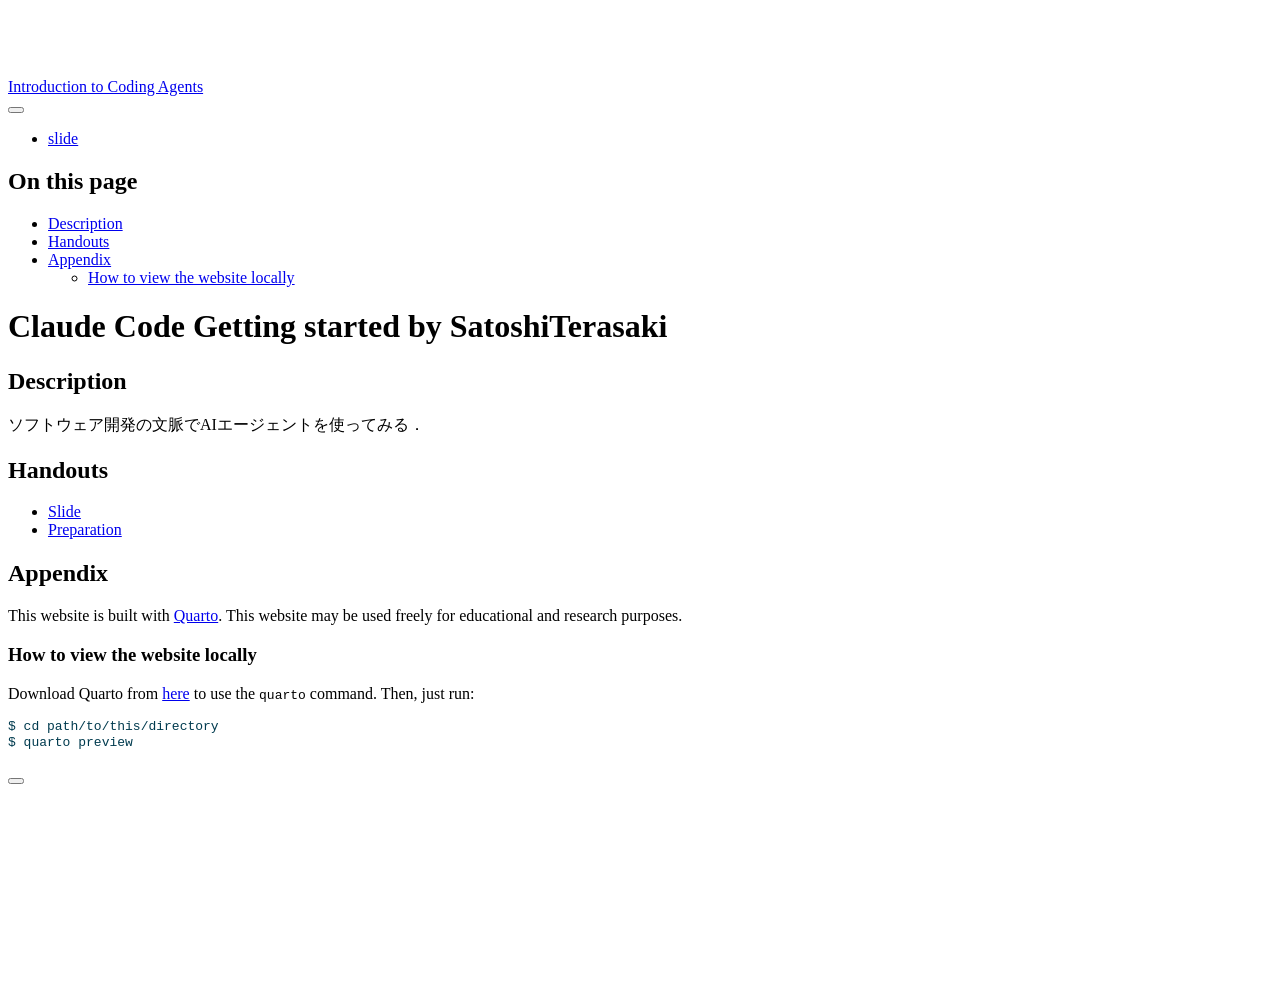
==== index.html @ 4fac29ed "Built site for gh-pages" ====
<!DOCTYPE html>
<html xmlns="http://www.w3.org/1999/xhtml" lang="en" xml:lang="en"><head>

<meta charset="utf-8">
<meta name="generator" content="quarto-1.9.38">

<meta name="viewport" content="width=device-width, initial-scale=1.0, user-scalable=yes">


<title>Claude Code Getting started by SatoshiTerasaki – Introduction to Coding Agents</title>
<style>
/* Default styles provided by pandoc.
** See https://pandoc.org/MANUAL.html#variables-for-html for config info.
*/
code{white-space: pre-wrap;}
span.smallcaps{font-variant: small-caps;}
div.columns{display: flex; gap: min(4vw, 1.5em);}
div.column{flex: auto; overflow-x: auto;}
div.hanging-indent{margin-left: 1.5em; text-indent: -1.5em;}
ul.task-list{list-style: none;}
ul.task-list li input[type="checkbox"] {
  width: 0.8em;
  margin: 0 0.8em 0.2em -1em; /* quarto-specific, see https://github.com/quarto-dev/quarto-cli/issues/4556 */ 
  vertical-align: middle;
}
/* CSS for syntax highlighting */
html { -webkit-text-size-adjust: 100%; }
pre > code.sourceCode { white-space: pre; position: relative; }
pre > code.sourceCode > span { display: inline-block; line-height: 1.25; }
pre > code.sourceCode > span:empty { height: 1.2em; }
.sourceCode { overflow: visible; }
code.sourceCode > span { color: inherit; text-decoration: inherit; }
div.sourceCode { margin: 1em 0; }
pre.sourceCode { margin: 0; }
@media screen {
div.sourceCode { overflow: auto; }
}
@media print {
pre > code.sourceCode { white-space: pre-wrap; }
pre > code.sourceCode > span { text-indent: -5em; padding-left: 5em; }
}
pre.numberSource code
  { counter-reset: source-line 0; }
pre.numberSource code > span
  { position: relative; left: -4em; counter-increment: source-line; }
pre.numberSource code > span > a:first-child::before
  { content: counter(source-line);
    position: relative; left: -1em; text-align: right; vertical-align: baseline;
    border: none; display: inline-block;
    -webkit-touch-callout: none; -webkit-user-select: none;
    -khtml-user-select: none; -moz-user-select: none;
    -ms-user-select: none; user-select: none;
    padding: 0 4px; width: 4em;
  }
pre.numberSource { margin-left: 3em;  padding-left: 4px; }
div.sourceCode
  {   }
@media screen {
pre > code.sourceCode > span > a:first-child::before { text-decoration: underline; }
}
</style>


<script src="site_libs/quarto-nav/quarto-nav.js"></script>
<script src="site_libs/quarto-nav/headroom.min.js"></script>
<script src="site_libs/clipboard/clipboard.min.js"></script>
<script src="site_libs/quarto-search/autocomplete.umd.js"></script>
<script src="site_libs/quarto-search/fuse.min.js"></script>
<script src="site_libs/quarto-search/quarto-search.js"></script>
<meta name="quarto:offset" content="./">
<script src="site_libs/quarto-html/quarto.js" type="module"></script>
<script src="site_libs/quarto-html/tabsets/tabsets.js" type="module"></script>
<script src="site_libs/quarto-html/popper.min.js"></script>
<script src="site_libs/quarto-html/tippy.umd.min.js"></script>
<script src="site_libs/quarto-html/anchor.min.js"></script>
<link href="site_libs/quarto-html/tippy.css" rel="stylesheet">
<link href="site_libs/quarto-html/quarto-syntax-highlighting-15634bcf2e68342d4ad2dfa704d543f6.css" rel="stylesheet" class="quarto-color-scheme" id="quarto-text-highlighting-styles">
<link href="site_libs/quarto-html/quarto-syntax-highlighting-dark-0a6b7249c26820e032cb0bd839ff02b1.css" rel="stylesheet" class="quarto-color-scheme quarto-color-alternate" id="quarto-text-highlighting-styles">
<link href="site_libs/quarto-html/quarto-syntax-highlighting-15634bcf2e68342d4ad2dfa704d543f6.css" rel="stylesheet" class="quarto-color-scheme-extra" id="quarto-text-highlighting-styles">
<script src="site_libs/bootstrap/bootstrap.min.js"></script>
<link href="site_libs/bootstrap/bootstrap-icons.css" rel="stylesheet">
<link href="site_libs/bootstrap/bootstrap-158031087360bce0ff56dc785ce39e06.min.css" rel="stylesheet" append-hash="true" class="quarto-color-scheme" id="quarto-bootstrap" data-mode="light">
<link href="site_libs/bootstrap/bootstrap-dark-05ad5c04182ae40a1da91fd291b82df0.min.css" rel="stylesheet" append-hash="true" class="quarto-color-scheme quarto-color-alternate" id="quarto-bootstrap" data-mode="dark">
<link href="site_libs/bootstrap/bootstrap-158031087360bce0ff56dc785ce39e06.min.css" rel="stylesheet" append-hash="true" class="quarto-color-scheme-extra" id="quarto-bootstrap" data-mode="light">
<script id="quarto-search-options" type="application/json">{
  "location": "navbar",
  "copy-button": false,
  "collapse-after": 3,
  "panel-placement": "end",
  "type": "overlay",
  "limit": 50,
  "keyboard-shortcut": [
    "f",
    "/",
    "s"
  ],
  "show-item-context": false,
  "language": {
    "search-no-results-text": "No results",
    "search-matching-documents-text": "matching documents",
    "search-copy-link-title": "Copy link to search",
    "search-hide-matches-text": "Hide additional matches",
    "search-more-match-text": "more match in this document",
    "search-more-matches-text": "more matches in this document",
    "search-clear-button-title": "Clear",
    "search-text-placeholder": "",
    "search-detached-cancel-button-title": "Cancel",
    "search-submit-button-title": "Submit",
    "search-label": "Search"
  }
}</script>


</head>

<body class="nav-fixed quarto-light"><script id="quarto-html-before-body" type="application/javascript">
    const toggleBodyColorMode = (bsSheetEl) => {
      const mode = bsSheetEl.getAttribute("data-mode");
      const bodyEl = window.document.querySelector("body");
      if (mode === "dark") {
        bodyEl.classList.add("quarto-dark");
        bodyEl.classList.remove("quarto-light");
      } else {
        bodyEl.classList.add("quarto-light");
        bodyEl.classList.remove("quarto-dark");
      }
    }
    const toggleBodyColorPrimary = () => {
      const bsSheetEl = window.document.querySelector("link#quarto-bootstrap:not([rel=disabled-stylesheet])");
      if (bsSheetEl) {
        toggleBodyColorMode(bsSheetEl);
      }
    }
    const setColorSchemeToggle = (alternate) => {
      const toggles = window.document.querySelectorAll('.quarto-color-scheme-toggle');
      for (let i=0; i < toggles.length; i++) {
        const toggle = toggles[i];
        if (toggle) {
          if (alternate) {
            toggle.classList.add("alternate");
          } else {
            toggle.classList.remove("alternate");
          }
        }
      }
    };
    const toggleColorMode = (alternate) => {
      // Switch the stylesheets
      const primaryStylesheets = window.document.querySelectorAll('link.quarto-color-scheme:not(.quarto-color-alternate)');
      const alternateStylesheets = window.document.querySelectorAll('link.quarto-color-scheme.quarto-color-alternate');
      manageTransitions('#quarto-margin-sidebar .nav-link', false);
      if (alternate) {
        // note: dark is layered on light, we don't disable primary!
        enableStylesheet(alternateStylesheets);
        for (const sheetNode of alternateStylesheets) {
          if (sheetNode.id === "quarto-bootstrap") {
            toggleBodyColorMode(sheetNode);
          }
        }
      } else {
        disableStylesheet(alternateStylesheets);
        enableStylesheet(primaryStylesheets)
        toggleBodyColorPrimary();
      }
      manageTransitions('#quarto-margin-sidebar .nav-link', true);
      // Switch the toggles
      setColorSchemeToggle(alternate)
      // Hack to workaround the fact that safari doesn't
      // properly recolor the scrollbar when toggling (#1455)
      if (navigator.userAgent.indexOf('Safari') > 0 && navigator.userAgent.indexOf('Chrome') == -1) {
        manageTransitions("body", false);
        window.scrollTo(0, 1);
        setTimeout(() => {
          window.scrollTo(0, 0);
          manageTransitions("body", true);
        }, 40);
      }
    }
    const disableStylesheet = (stylesheets) => {
      for (let i=0; i < stylesheets.length; i++) {
        const stylesheet = stylesheets[i];
        stylesheet.rel = 'disabled-stylesheet';
      }
    }
    const enableStylesheet = (stylesheets) => {
      for (let i=0; i < stylesheets.length; i++) {
        const stylesheet = stylesheets[i];
        if(stylesheet.rel !== 'stylesheet') { // for Chrome, which will still FOUC without this check
          stylesheet.rel = 'stylesheet';
        }
      }
    }
    const manageTransitions = (selector, allowTransitions) => {
      const els = window.document.querySelectorAll(selector);
      for (let i=0; i < els.length; i++) {
        const el = els[i];
        if (allowTransitions) {
          el.classList.remove('notransition');
        } else {
          el.classList.add('notransition');
        }
      }
    }
    const isFileUrl = () => {
      return window.location.protocol === 'file:';
    }
    const hasAlternateSentinel = () => {
      let styleSentinel = getColorSchemeSentinel();
      if (styleSentinel !== null) {
        return styleSentinel === "alternate";
      } else {
        return false;
      }
    }
    const setStyleSentinel = (alternate) => {
      const value = alternate ? "alternate" : "default";
      if (!isFileUrl()) {
        window.localStorage.setItem("quarto-color-scheme", value);
      } else {
        localAlternateSentinel = value;
      }
    }
    const getColorSchemeSentinel = () => {
      if (!isFileUrl()) {
        const storageValue = window.localStorage.getItem("quarto-color-scheme");
        return storageValue != null ? storageValue : localAlternateSentinel;
      } else {
        return localAlternateSentinel;
      }
    }
    const toggleGiscusIfUsed = (isAlternate, darkModeDefault) => {
      const baseTheme = document.querySelector('#giscus-base-theme')?.value ?? 'light';
      const alternateTheme = document.querySelector('#giscus-alt-theme')?.value ?? 'dark';
      let newTheme = '';
      if(authorPrefersDark) {
        newTheme = isAlternate ? baseTheme : alternateTheme;
      } else {
        newTheme = isAlternate ? alternateTheme : baseTheme;
      }
      const changeGiscusTheme = () => {
        // From: https://github.com/giscus/giscus/issues/336
        const sendMessage = (message) => {
          const iframe = document.querySelector('iframe.giscus-frame');
          if (!iframe) return;
          iframe.contentWindow.postMessage({ giscus: message }, 'https://giscus.app');
        }
        sendMessage({
          setConfig: {
            theme: newTheme
          }
        });
      }
      const isGiscussLoaded = window.document.querySelector('iframe.giscus-frame') !== null;
      if (isGiscussLoaded) {
        changeGiscusTheme();
      }
    };
    const authorPrefersDark = false;
    const darkModeDefault = authorPrefersDark;
      document.querySelector('link#quarto-text-highlighting-styles.quarto-color-scheme-extra').rel = 'disabled-stylesheet';
      document.querySelector('link#quarto-bootstrap.quarto-color-scheme-extra').rel = 'disabled-stylesheet';
    let localAlternateSentinel = darkModeDefault ? 'alternate' : 'default';
    // Dark / light mode switch
    window.quartoToggleColorScheme = () => {
      // Read the current dark / light value
      let toAlternate = !hasAlternateSentinel();
      toggleColorMode(toAlternate);
      setStyleSentinel(toAlternate);
      toggleGiscusIfUsed(toAlternate, darkModeDefault);
      window.dispatchEvent(new Event('resize'));
    };
    // Switch to dark mode if need be
    if (hasAlternateSentinel()) {
      toggleColorMode(true);
    } else {
      toggleColorMode(false);
    }
  </script>

<div id="quarto-search-results"></div>
  <header id="quarto-header" class="headroom fixed-top">
    <nav class="navbar navbar-expand-lg " data-bs-theme="dark">
      <div class="navbar-container container-fluid">
      <div class="navbar-brand-container mx-auto">
    <a class="navbar-brand" href="./index.html">
    <span class="navbar-title">Introduction to Coding Agents</span>
    </a>
  </div>
            <div id="quarto-search" class="" title="Search"></div>
          <button class="navbar-toggler" type="button" data-bs-toggle="collapse" data-bs-target="#navbarCollapse" aria-controls="navbarCollapse" role="menu" aria-expanded="false" aria-label="Toggle navigation" onclick="if (window.quartoToggleHeadroom) { window.quartoToggleHeadroom(); }">
  <span class="navbar-toggler-icon"></span>
</button>
          <div class="collapse navbar-collapse" id="navbarCollapse">
            <ul class="navbar-nav navbar-nav-scroll me-auto">
  <li class="nav-item">
    <a class="nav-link" href="./slides/slide.html"> 
<span class="menu-text">slide</span></a>
  </li>  
</ul>
          </div> <!-- /navcollapse -->
            <div class="quarto-navbar-tools">
  <a href="" class="quarto-color-scheme-toggle quarto-navigation-tool  px-1" onclick="window.quartoToggleColorScheme(); return false;" title="Toggle dark mode"><i class="bi"></i></a>
</div>
      </div> <!-- /container-fluid -->
    </nav>
</header>
<!-- content -->
<div id="quarto-content" class="quarto-container page-columns page-rows-contents page-layout-article page-navbar">
<!-- sidebar -->
<!-- margin-sidebar -->
    <div id="quarto-margin-sidebar" class="sidebar margin-sidebar">
        <nav id="TOC" role="doc-toc" class="toc-active">
    <h2 id="toc-title">On this page</h2>
   
  <ul>
  <li><a href="#description" id="toc-description" class="nav-link active" data-scroll-target="#description">Description</a></li>
  <li><a href="#handouts" id="toc-handouts" class="nav-link" data-scroll-target="#handouts">Handouts</a></li>
  <li><a href="#appendix" id="toc-appendix" class="nav-link" data-scroll-target="#appendix">Appendix</a>
  <ul class="collapse">
  <li><a href="#how-to-view-the-website-locally" id="toc-how-to-view-the-website-locally" class="nav-link" data-scroll-target="#how-to-view-the-website-locally">How to view the website locally</a></li>
  </ul></li>
  </ul>
</nav>
    </div>
<!-- main -->
<main class="content" id="quarto-document-content">


<header id="title-block-header" class="quarto-title-block default">
<div class="quarto-title">
<h1 class="title">Claude Code Getting started by SatoshiTerasaki</h1>
</div>



<div class="quarto-title-meta">

    
  
    
  </div>
  


</header>


<section id="description" class="level2">
<h2 class="anchored" data-anchor-id="description">Description</h2>
<p>ソフトウェア開発の文脈でAIエージェントを使ってみる．</p>
</section>
<section id="handouts" class="level2">
<h2 class="anchored" data-anchor-id="handouts">Handouts</h2>
<ul>
<li><a href="./slides/slide.html">Slide</a></li>
<li><a href="./handouts/preparation.html">Preparation</a></li>
</ul>
</section>
<section id="appendix" class="level2">
<h2 class="anchored" data-anchor-id="appendix">Appendix</h2>
<p>This website is built with <a href="https://quarto.org/">Quarto</a>. This website may be used freely for educational and research purposes.</p>
<section id="how-to-view-the-website-locally" class="level3">
<h3 class="anchored" data-anchor-id="how-to-view-the-website-locally">How to view the website locally</h3>
<p>Download Quarto from <a href="https://quarto.org/docs/download/">here</a> to use the <code>quarto</code> command. Then, just run:</p>
<div class="code-copy-outer-scaffold"><div class="sourceCode" id="cb1"><pre class="sourceCode sh code-with-copy"><code class="sourceCode bash"><span id="cb1-1"><a href="#cb1-1" aria-hidden="true" tabindex="-1"></a><span class="ex">$</span> cd path/to/this/directory</span>
<span id="cb1-2"><a href="#cb1-2" aria-hidden="true" tabindex="-1"></a><span class="ex">$</span> quarto preview</span></code></pre></div><button title="Copy to Clipboard" class="code-copy-button"><i class="bi"></i></button></div>


</section>
</section>

</main> <!-- /main -->
<script id="quarto-html-after-body" type="application/javascript">
  window.document.addEventListener("DOMContentLoaded", function (event) {
    // Ensure there is a toggle, if there isn't float one in the top right
    if (window.document.querySelector('.quarto-color-scheme-toggle') === null) {
      const a = window.document.createElement('a');
      a.classList.add('top-right');
      a.classList.add('quarto-color-scheme-toggle');
      a.href = "";
      a.onclick = function() { try { window.quartoToggleColorScheme(); } catch {} return false; };
      const i = window.document.createElement("i");
      i.classList.add('bi');
      a.appendChild(i);
      window.document.body.appendChild(a);
    }
    setColorSchemeToggle(hasAlternateSentinel())
    const icon = "";
    const anchorJS = new window.AnchorJS();
    anchorJS.options = {
      placement: 'right',
      icon: icon
    };
    anchorJS.add('.anchored');
    const isCodeAnnotation = (el) => {
      for (const clz of el.classList) {
        if (clz.startsWith('code-annotation-')) {                     
          return true;
        }
      }
      return false;
    }
    const onCopySuccess = function(e) {
      // button target
      const button = e.trigger;
      // don't keep focus
      button.blur();
      // flash "checked"
      button.classList.add('code-copy-button-checked');
      var currentTitle = button.getAttribute("title");
      button.setAttribute("title", "Copied!");
      let tooltip;
      if (window.bootstrap) {
        button.setAttribute("data-bs-toggle", "tooltip");
        button.setAttribute("data-bs-placement", "left");
        button.setAttribute("data-bs-title", "Copied!");
        tooltip = new bootstrap.Tooltip(button, 
          { trigger: "manual", 
            customClass: "code-copy-button-tooltip",
            offset: [0, -8]});
        tooltip.show();    
      }
      setTimeout(function() {
        if (tooltip) {
          tooltip.hide();
          button.removeAttribute("data-bs-title");
          button.removeAttribute("data-bs-toggle");
          button.removeAttribute("data-bs-placement");
        }
        button.setAttribute("title", currentTitle);
        button.classList.remove('code-copy-button-checked');
      }, 1000);
      // clear code selection
      e.clearSelection();
    }
    const getTextToCopy = function(trigger) {
      const outerScaffold = trigger.parentElement.cloneNode(true);
      const codeEl = outerScaffold.querySelector('code');
      for (const childEl of codeEl.children) {
        if (isCodeAnnotation(childEl)) {
          childEl.remove();
        }
      }
      return codeEl.innerText;
    }
    const clipboard = new window.ClipboardJS('.code-copy-button:not([data-in-quarto-modal])', {
      text: getTextToCopy
    });
    clipboard.on('success', onCopySuccess);
    if (window.document.getElementById('quarto-embedded-source-code-modal')) {
      const clipboardModal = new window.ClipboardJS('.code-copy-button[data-in-quarto-modal]', {
        text: getTextToCopy,
        container: window.document.getElementById('quarto-embedded-source-code-modal')
      });
      clipboardModal.on('success', onCopySuccess);
    }
      var localhostRegex = new RegExp(/^(?:http|https):\/\/localhost\:?[0-9]*\//);
      var mailtoRegex = new RegExp(/^mailto:/);
        var filterRegex = new RegExp('/' + window.location.host + '/');
      var isInternal = (href) => {
          return filterRegex.test(href) || localhostRegex.test(href) || mailtoRegex.test(href);
      }
      // Inspect non-navigation links and adorn them if external
     var links = window.document.querySelectorAll('a[href]:not(.nav-link):not(.navbar-brand):not(.toc-action):not(.sidebar-link):not(.sidebar-item-toggle):not(.pagination-link):not(.no-external):not([aria-hidden]):not(.dropdown-item):not(.quarto-navigation-tool):not(.about-link)');
      for (var i=0; i<links.length; i++) {
        const link = links[i];
        if (!isInternal(link.href)) {
          // undo the damage that might have been done by quarto-nav.js in the case of
          // links that we want to consider external
          if (link.dataset.originalHref !== undefined) {
            link.href = link.dataset.originalHref;
          }
        }
      }
    function tippyHover(el, contentFn, onTriggerFn, onUntriggerFn) {
      const config = {
        allowHTML: true,
        maxWidth: 500,
        delay: 100,
        arrow: false,
        appendTo: function(el) {
            return el.parentElement;
        },
        interactive: true,
        interactiveBorder: 10,
        theme: 'quarto',
        placement: 'bottom-start',
      };
      if (contentFn) {
        config.content = contentFn;
      }
      if (onTriggerFn) {
        config.onTrigger = onTriggerFn;
      }
      if (onUntriggerFn) {
        config.onUntrigger = onUntriggerFn;
      }
      window.tippy(el, config); 
    }
    const noterefs = window.document.querySelectorAll('a[role="doc-noteref"]');
    for (var i=0; i<noterefs.length; i++) {
      const ref = noterefs[i];
      tippyHover(ref, function() {
        // use id or data attribute instead here
        let href = ref.getAttribute('data-footnote-href') || ref.getAttribute('href');
        try { href = new URL(href).hash; } catch {}
        const id = href.replace(/^#\/?/, "");
        const note = window.document.getElementById(id);
        if (note) {
          return note.innerHTML;
        } else {
          return "";
        }
      });
    }
    const xrefs = window.document.querySelectorAll('a.quarto-xref');
    const processXRef = (id, note) => {
      // Strip column container classes
      const stripColumnClz = (el) => {
        el.classList.remove("page-full", "page-columns");
        if (el.children) {
          for (const child of el.children) {
            stripColumnClz(child);
          }
        }
      }
      stripColumnClz(note)
      if (id === null || id.startsWith('sec-')) {
        // Special case sections, only their first couple elements
        const container = document.createElement("div");
        if (note.children && note.children.length > 2) {
          container.appendChild(note.children[0].cloneNode(true));
          for (let i = 1; i < note.children.length; i++) {
            const child = note.children[i];
            if (child.tagName === "P" && child.innerText === "") {
              continue;
            } else {
              container.appendChild(child.cloneNode(true));
              break;
            }
          }
          if (window.Quarto?.typesetMath) {
            window.Quarto.typesetMath(container);
          }
          return container.innerHTML
        } else {
          if (window.Quarto?.typesetMath) {
            window.Quarto.typesetMath(note);
          }
          return note.innerHTML;
        }
      } else {
        // Remove any anchor links if they are present
        const anchorLink = note.querySelector('a.anchorjs-link');
        if (anchorLink) {
          anchorLink.remove();
        }
        if (window.Quarto?.typesetMath) {
          window.Quarto.typesetMath(note);
        }
        if (note.classList.contains("callout")) {
          return note.outerHTML;
        } else {
          return note.innerHTML;
        }
      }
    }
    for (var i=0; i<xrefs.length; i++) {
      const xref = xrefs[i];
      tippyHover(xref, undefined, function(instance) {
        instance.disable();
        let url = xref.getAttribute('href');
        let hash = undefined; 
        if (url.startsWith('#')) {
          hash = url;
        } else {
          try { hash = new URL(url).hash; } catch {}
        }
        if (hash) {
          const id = hash.replace(/^#\/?/, "");
          const note = window.document.getElementById(id);
          if (note !== null) {
            try {
              const html = processXRef(id, note.cloneNode(true));
              instance.setContent(html);
            } finally {
              instance.enable();
              instance.show();
            }
          } else {
            // See if we can fetch this
            fetch(url.split('#')[0])
            .then(res => res.text())
            .then(html => {
              const parser = new DOMParser();
              const htmlDoc = parser.parseFromString(html, "text/html");
              const note = htmlDoc.getElementById(id);
              if (note !== null) {
                const html = processXRef(id, note);
                instance.setContent(html);
              } 
            }).finally(() => {
              instance.enable();
              instance.show();
            });
          }
        } else {
          // See if we can fetch a full url (with no hash to target)
          // This is a special case and we should probably do some content thinning / targeting
          fetch(url)
          .then(res => res.text())
          .then(html => {
            const parser = new DOMParser();
            const htmlDoc = parser.parseFromString(html, "text/html");
            const note = htmlDoc.querySelector('main.content');
            if (note !== null) {
              // This should only happen for chapter cross references
              // (since there is no id in the URL)
              // remove the first header
              if (note.children.length > 0 && note.children[0].tagName === "HEADER") {
                note.children[0].remove();
              }
              const html = processXRef(null, note);
              instance.setContent(html);
            } 
          }).finally(() => {
            instance.enable();
            instance.show();
          });
        }
      }, function(instance) {
      });
    }
        let selectedAnnoteEl;
        const selectorForAnnotation = ( cell, annotation) => {
          let cellAttr = 'data-code-cell="' + cell + '"';
          let lineAttr = 'data-code-annotation="' +  annotation + '"';
          const selector = 'span[' + cellAttr + '][' + lineAttr + ']';
          return selector;
        }
        const selectCodeLines = (annoteEl) => {
          const doc = window.document;
          const targetCell = annoteEl.getAttribute("data-target-cell");
          const targetAnnotation = annoteEl.getAttribute("data-target-annotation");
          const annoteSpan = window.document.querySelector(selectorForAnnotation(targetCell, targetAnnotation));
          const lines = annoteSpan.getAttribute("data-code-lines").split(",");
          const lineIds = lines.map((line) => {
            return targetCell + "-" + line;
          })
          let top = null;
          let height = null;
          let parent = null;
          if (lineIds.length > 0) {
              //compute the position of the single el (top and bottom and make a div)
              const el = window.document.getElementById(lineIds[0]);
              top = el.offsetTop;
              height = el.offsetHeight;
              parent = el.parentElement.parentElement;
            if (lineIds.length > 1) {
              const lastEl = window.document.getElementById(lineIds[lineIds.length - 1]);
              const bottom = lastEl.offsetTop + lastEl.offsetHeight;
              height = bottom - top;
            }
            if (top !== null && height !== null && parent !== null) {
              // cook up a div (if necessary) and position it 
              let div = window.document.getElementById("code-annotation-line-highlight");
              if (div === null) {
                div = window.document.createElement("div");
                div.setAttribute("id", "code-annotation-line-highlight");
                div.style.position = 'absolute';
                parent.appendChild(div);
              }
              div.style.top = top - 2 + "px";
              div.style.height = height + 4 + "px";
              div.style.left = 0;
              let gutterDiv = window.document.getElementById("code-annotation-line-highlight-gutter");
              if (gutterDiv === null) {
                gutterDiv = window.document.createElement("div");
                gutterDiv.setAttribute("id", "code-annotation-line-highlight-gutter");
                gutterDiv.style.position = 'absolute';
                const codeCell = window.document.getElementById(targetCell);
                const gutter = codeCell.querySelector('.code-annotation-gutter');
                gutter.appendChild(gutterDiv);
              }
              gutterDiv.style.top = top - 2 + "px";
              gutterDiv.style.height = height + 4 + "px";
            }
            selectedAnnoteEl = annoteEl;
          }
        };
        const unselectCodeLines = () => {
          const elementsIds = ["code-annotation-line-highlight", "code-annotation-line-highlight-gutter"];
          elementsIds.forEach((elId) => {
            const div = window.document.getElementById(elId);
            if (div) {
              div.remove();
            }
          });
          selectedAnnoteEl = undefined;
        };
          // Handle positioning of the toggle
      window.addEventListener(
        "resize",
        throttle(() => {
          elRect = undefined;
          if (selectedAnnoteEl) {
            selectCodeLines(selectedAnnoteEl);
          }
        }, 10)
      );
      function throttle(fn, ms) {
      let throttle = false;
      let timer;
        return (...args) => {
          if(!throttle) { // first call gets through
              fn.apply(this, args);
              throttle = true;
          } else { // all the others get throttled
              if(timer) clearTimeout(timer); // cancel #2
              timer = setTimeout(() => {
                fn.apply(this, args);
                timer = throttle = false;
              }, ms);
          }
        };
      }
        // Attach click handler to the DT
        const annoteDls = window.document.querySelectorAll('dt[data-target-cell]');
        for (const annoteDlNode of annoteDls) {
          annoteDlNode.addEventListener('click', (event) => {
            const clickedEl = event.target;
            if (clickedEl !== selectedAnnoteEl) {
              unselectCodeLines();
              const activeEl = window.document.querySelector('dt[data-target-cell].code-annotation-active');
              if (activeEl) {
                activeEl.classList.remove('code-annotation-active');
              }
              selectCodeLines(clickedEl);
              clickedEl.classList.add('code-annotation-active');
            } else {
              // Unselect the line
              unselectCodeLines();
              clickedEl.classList.remove('code-annotation-active');
            }
          });
        }
    const findCites = (el) => {
      const parentEl = el.parentElement;
      if (parentEl) {
        const cites = parentEl.dataset.cites;
        if (cites) {
          return {
            el,
            cites: cites.split(' ')
          };
        } else {
          return findCites(el.parentElement)
        }
      } else {
        return undefined;
      }
    };
    var bibliorefs = window.document.querySelectorAll('a[role="doc-biblioref"]');
    for (var i=0; i<bibliorefs.length; i++) {
      const ref = bibliorefs[i];
      const citeInfo = findCites(ref);
      if (citeInfo) {
        tippyHover(citeInfo.el, function() {
          var popup = window.document.createElement('div');
          citeInfo.cites.forEach(function(cite) {
            var citeDiv = window.document.createElement('div');
            citeDiv.classList.add('hanging-indent');
            citeDiv.classList.add('csl-entry');
            var biblioDiv = window.document.getElementById('ref-' + cite);
            if (biblioDiv) {
              citeDiv.innerHTML = biblioDiv.innerHTML;
            }
            popup.appendChild(citeDiv);
          });
          return popup.innerHTML;
        });
      }
    }
  });
  </script>
</div> <!-- /content -->




</body></html>
---- site_libs/quarto-html/tippy.css ----
.tippy-box[data-animation=fade][data-state=hidden]{opacity:0}[data-tippy-root]{max-width:calc(100vw - 10px)}.tippy-box{position:relative;background-color:#333;color:#fff;border-radius:4px;font-size:14px;line-height:1.4;white-space:normal;outline:0;transition-property:transform,visibility,opacity}.tippy-box[data-placement^=top]>.tippy-arrow{bottom:0}.tippy-box[data-placement^=top]>.tippy-arrow:before{bottom:-7px;left:0;border-width:8px 8px 0;border-top-color:initial;transform-origin:center top}.tippy-box[data-placement^=bottom]>.tippy-arrow{top:0}.tippy-box[data-placement^=bottom]>.tippy-arrow:before{top:-7px;left:0;border-width:0 8px 8px;border-bottom-color:initial;transform-origin:center bottom}.tippy-box[data-placement^=left]>.tippy-arrow{right:0}.tippy-box[data-placement^=left]>.tippy-arrow:before{border-width:8px 0 8px 8px;border-left-color:initial;right:-7px;transform-origin:center left}.tippy-box[data-placement^=right]>.tippy-arrow{left:0}.tippy-box[data-placement^=right]>.tippy-arrow:before{left:-7px;border-width:8px 8px 8px 0;border-right-color:initial;transform-origin:center right}.tippy-box[data-inertia][data-state=visible]{transition-timing-function:cubic-bezier(.54,1.5,.38,1.11)}.tippy-arrow{width:16px;height:16px;color:#333}.tippy-arrow:before{content:"";position:absolute;border-color:transparent;border-style:solid}.tippy-content{position:relative;padding:5px 9px;z-index:1}
---- site_libs/quarto-html/quarto-syntax-highlighting-15634bcf2e68342d4ad2dfa704d543f6.css ----
/* quarto syntax highlight colors */
:root {
  --quarto-hl-ot-color: #003B4F;
  --quarto-hl-at-color: #657422;
  --quarto-hl-ss-color: #20794D;
  --quarto-hl-an-color: #5E5E5E;
  --quarto-hl-fu-color: #4758AB;
  --quarto-hl-st-color: #20794D;
  --quarto-hl-cf-color: #003B4F;
  --quarto-hl-op-color: #5E5E5E;
  --quarto-hl-er-color: #AD0000;
  --quarto-hl-bn-color: #AD0000;
  --quarto-hl-al-color: #AD0000;
  --quarto-hl-va-color: #111111;
  --quarto-hl-bu-color: inherit;
  --quarto-hl-ex-color: inherit;
  --quarto-hl-pp-color: #AD0000;
  --quarto-hl-in-color: #5E5E5E;
  --quarto-hl-vs-color: #20794D;
  --quarto-hl-wa-color: #5E5E5E;
  --quarto-hl-do-color: #5E5E5E;
  --quarto-hl-im-color: #00769E;
  --quarto-hl-ch-color: #20794D;
  --quarto-hl-dt-color: #AD0000;
  --quarto-hl-fl-color: #AD0000;
  --quarto-hl-co-color: #5E5E5E;
  --quarto-hl-cv-color: #5E5E5E;
  --quarto-hl-cn-color: #8f5902;
  --quarto-hl-sc-color: #5E5E5E;
  --quarto-hl-dv-color: #AD0000;
  --quarto-hl-kw-color: #003B4F;
}

/* other quarto variables */
:root {
  --quarto-font-monospace: SFMono-Regular, Menlo, Monaco, Consolas, "Liberation Mono", "Courier New", monospace;
}

/* syntax highlight based on Pandoc's rules */
pre > code.sourceCode > span {
  color: #003B4F;
}

code.sourceCode > span {
  color: #003B4F;
}

div.sourceCode,
div.sourceCode pre.sourceCode {
  color: #003B4F;
}

/* Normal */
code span {
  color: #003B4F;
}

/* Alert */
code span.al {
  color: #AD0000;
  font-style: inherit;
}

/* Annotation */
code span.an {
  color: #5E5E5E;
  font-style: inherit;
}

/* Attribute */
code span.at {
  color: #657422;
  font-style: inherit;
}

/* BaseN */
code span.bn {
  color: #AD0000;
  font-style: inherit;
}

/* BuiltIn */
code span.bu {
  font-style: inherit;
}

/* ControlFlow */
code span.cf {
  color: #003B4F;
  font-weight: bold;
  font-style: inherit;
}

/* Char */
code span.ch {
  color: #20794D;
  font-style: inherit;
}

/* Constant */
code span.cn {
  color: #8f5902;
  font-style: inherit;
}

/* Comment */
code span.co {
  color: #5E5E5E;
  font-style: inherit;
}

/* CommentVar */
code span.cv {
  color: #5E5E5E;
  font-style: italic;
}

/* Documentation */
code span.do {
  color: #5E5E5E;
  font-style: italic;
}

/* DataType */
code span.dt {
  color: #AD0000;
  font-style: inherit;
}

/* DecVal */
code span.dv {
  color: #AD0000;
  font-style: inherit;
}

/* Error */
code span.er {
  color: #AD0000;
  font-style: inherit;
}

/* Extension */
code span.ex {
  font-style: inherit;
}

/* Float */
code span.fl {
  color: #AD0000;
  font-style: inherit;
}

/* Function */
code span.fu {
  color: #4758AB;
  font-style: inherit;
}

/* Import */
code span.im {
  color: #00769E;
  font-style: inherit;
}

/* Information */
code span.in {
  color: #5E5E5E;
  font-style: inherit;
}

/* Keyword */
code span.kw {
  color: #003B4F;
  font-weight: bold;
  font-style: inherit;
}

/* Operator */
code span.op {
  color: #5E5E5E;
  font-style: inherit;
}

/* Other */
code span.ot {
  color: #003B4F;
  font-style: inherit;
}

/* Preprocessor */
code span.pp {
  color: #AD0000;
  font-style: inherit;
}

/* SpecialChar */
code span.sc {
  color: #5E5E5E;
  font-style: inherit;
}

/* SpecialString */
code span.ss {
  color: #20794D;
  font-style: inherit;
}

/* String */
code span.st {
  color: #20794D;
  font-style: inherit;
}

/* Variable */
code span.va {
  color: #111111;
  font-style: inherit;
}

/* VerbatimString */
code span.vs {
  color: #20794D;
  font-style: inherit;
}

/* Warning */
code span.wa {
  color: #5E5E5E;
  font-style: italic;
}

.prevent-inlining {
  content: "</";
}

/*# sourceMappingURL=f23921c56f73e400b49028c9186a1aa0.css.map */
---- site_libs/quarto-html/quarto-syntax-highlighting-dark-0a6b7249c26820e032cb0bd839ff02b1.css ----
/* quarto syntax highlight colors */
:root {
  --quarto-hl-al-color: #f07178;
  --quarto-hl-an-color: #d4d0ab;
  --quarto-hl-at-color: #00e0e0;
  --quarto-hl-bn-color: #d4d0ab;
  --quarto-hl-bu-color: #abe338;
  --quarto-hl-ch-color: #abe338;
  --quarto-hl-co-color: #f8f8f2;
  --quarto-hl-cv-color: #ffd700;
  --quarto-hl-cn-color: #ffd700;
  --quarto-hl-cf-color: #ffa07a;
  --quarto-hl-dt-color: #ffa07a;
  --quarto-hl-dv-color: #d4d0ab;
  --quarto-hl-do-color: #f8f8f2;
  --quarto-hl-er-color: #f07178;
  --quarto-hl-ex-color: #00e0e0;
  --quarto-hl-fl-color: #d4d0ab;
  --quarto-hl-fu-color: #ffa07a;
  --quarto-hl-im-color: #abe338;
  --quarto-hl-in-color: #d4d0ab;
  --quarto-hl-kw-color: #ffa07a;
  --quarto-hl-op-color: #ffa07a;
  --quarto-hl-ot-color: #00e0e0;
  --quarto-hl-pp-color: #dcc6e0;
  --quarto-hl-re-color: #00e0e0;
  --quarto-hl-sc-color: #abe338;
  --quarto-hl-ss-color: #abe338;
  --quarto-hl-st-color: #abe338;
  --quarto-hl-va-color: #00e0e0;
  --quarto-hl-vs-color: #abe338;
  --quarto-hl-wa-color: #dcc6e0;
}

/* other quarto variables */
:root {
  --quarto-font-monospace: SFMono-Regular, Menlo, Monaco, Consolas, "Liberation Mono", "Courier New", monospace;
}

/* syntax highlight based on Pandoc's rules */
pre > code.sourceCode > span {
  color: #f8f8f2;
}

code.sourceCode > span {
  color: #f8f8f2;
}

div.sourceCode,
div.sourceCode pre.sourceCode {
  color: #f8f8f2;
}

/* Normal */
code span {
  color: #f8f8f2;
}

/* Alert */
code span.al {
  color: #f07178;
}

/* Annotation */
code span.an {
  color: #d4d0ab;
}

/* Attribute */
code span.at {
  color: #00e0e0;
}

/* BaseN */
code span.bn {
  color: #d4d0ab;
}

/* BuiltIn */
code span.bu {
  color: #abe338;
}

/* ControlFlow */
code span.cf {
  font-weight: bold;
  color: #ffa07a;
}

/* Char */
code span.ch {
  color: #abe338;
}

/* Constant */
code span.cn {
  color: #ffd700;
}

/* Comment */
code span.co {
  font-style: italic;
  color: #f8f8f2;
}

/* CommentVar */
code span.cv {
  color: #ffd700;
}

/* Documentation */
code span.do {
  color: #f8f8f2;
}

/* DataType */
code span.dt {
  color: #ffa07a;
}

/* DecVal */
code span.dv {
  color: #d4d0ab;
}

/* Error */
code span.er {
  color: #f07178;
  text-decoration: underline;
}

/* Extension */
code span.ex {
  font-weight: bold;
  color: #00e0e0;
}

/* Float */
code span.fl {
  color: #d4d0ab;
}

/* Function */
code span.fu {
  color: #ffa07a;
}

/* Import */
code span.im {
  color: #abe338;
}

/* Information */
code span.in {
  color: #d4d0ab;
}

/* Keyword */
code span.kw {
  font-weight: bold;
  color: #ffa07a;
}

/* Operator */
code span.op {
  color: #ffa07a;
}

/* Other */
code span.ot {
  color: #00e0e0;
}

/* Preprocessor */
code span.pp {
  color: #dcc6e0;
}

/* RegionMarker */
code span.re {
  background-color: #f8f8f2;
  color: #00e0e0;
}

/* SpecialChar */
code span.sc {
  color: #abe338;
}

/* SpecialString */
code span.ss {
  color: #abe338;
}

/* String */
code span.st {
  color: #abe338;
}

/* Variable */
code span.va {
  color: #00e0e0;
}

/* VerbatimString */
code span.vs {
  color: #abe338;
}

/* Warning */
code span.wa {
  color: #dcc6e0;
}

.prevent-inlining {
  content: "</";
}

/*# sourceMappingURL=175367c052bafc98bd680af3479823f0.css.map */
---- site_libs/quarto-html/quarto-syntax-highlighting-15634bcf2e68342d4ad2dfa704d543f6.css ----
/* quarto syntax highlight colors */
:root {
  --quarto-hl-ot-color: #003B4F;
  --quarto-hl-at-color: #657422;
  --quarto-hl-ss-color: #20794D;
  --quarto-hl-an-color: #5E5E5E;
  --quarto-hl-fu-color: #4758AB;
  --quarto-hl-st-color: #20794D;
  --quarto-hl-cf-color: #003B4F;
  --quarto-hl-op-color: #5E5E5E;
  --quarto-hl-er-color: #AD0000;
  --quarto-hl-bn-color: #AD0000;
  --quarto-hl-al-color: #AD0000;
  --quarto-hl-va-color: #111111;
  --quarto-hl-bu-color: inherit;
  --quarto-hl-ex-color: inherit;
  --quarto-hl-pp-color: #AD0000;
  --quarto-hl-in-color: #5E5E5E;
  --quarto-hl-vs-color: #20794D;
  --quarto-hl-wa-color: #5E5E5E;
  --quarto-hl-do-color: #5E5E5E;
  --quarto-hl-im-color: #00769E;
  --quarto-hl-ch-color: #20794D;
  --quarto-hl-dt-color: #AD0000;
  --quarto-hl-fl-color: #AD0000;
  --quarto-hl-co-color: #5E5E5E;
  --quarto-hl-cv-color: #5E5E5E;
  --quarto-hl-cn-color: #8f5902;
  --quarto-hl-sc-color: #5E5E5E;
  --quarto-hl-dv-color: #AD0000;
  --quarto-hl-kw-color: #003B4F;
}

/* other quarto variables */
:root {
  --quarto-font-monospace: SFMono-Regular, Menlo, Monaco, Consolas, "Liberation Mono", "Courier New", monospace;
}

/* syntax highlight based on Pandoc's rules */
pre > code.sourceCode > span {
  color: #003B4F;
}

code.sourceCode > span {
  color: #003B4F;
}

div.sourceCode,
div.sourceCode pre.sourceCode {
  color: #003B4F;
}

/* Normal */
code span {
  color: #003B4F;
}

/* Alert */
code span.al {
  color: #AD0000;
  font-style: inherit;
}

/* Annotation */
code span.an {
  color: #5E5E5E;
  font-style: inherit;
}

/* Attribute */
code span.at {
  color: #657422;
  font-style: inherit;
}

/* BaseN */
code span.bn {
  color: #AD0000;
  font-style: inherit;
}

/* BuiltIn */
code span.bu {
  font-style: inherit;
}

/* ControlFlow */
code span.cf {
  color: #003B4F;
  font-weight: bold;
  font-style: inherit;
}

/* Char */
code span.ch {
  color: #20794D;
  font-style: inherit;
}

/* Constant */
code span.cn {
  color: #8f5902;
  font-style: inherit;
}

/* Comment */
code span.co {
  color: #5E5E5E;
  font-style: inherit;
}

/* CommentVar */
code span.cv {
  color: #5E5E5E;
  font-style: italic;
}

/* Documentation */
code span.do {
  color: #5E5E5E;
  font-style: italic;
}

/* DataType */
code span.dt {
  color: #AD0000;
  font-style: inherit;
}

/* DecVal */
code span.dv {
  color: #AD0000;
  font-style: inherit;
}

/* Error */
code span.er {
  color: #AD0000;
  font-style: inherit;
}

/* Extension */
code span.ex {
  font-style: inherit;
}

/* Float */
code span.fl {
  color: #AD0000;
  font-style: inherit;
}

/* Function */
code span.fu {
  color: #4758AB;
  font-style: inherit;
}

/* Import */
code span.im {
  color: #00769E;
  font-style: inherit;
}

/* Information */
code span.in {
  color: #5E5E5E;
  font-style: inherit;
}

/* Keyword */
code span.kw {
  color: #003B4F;
  font-weight: bold;
  font-style: inherit;
}

/* Operator */
code span.op {
  color: #5E5E5E;
  font-style: inherit;
}

/* Other */
code span.ot {
  color: #003B4F;
  font-style: inherit;
}

/* Preprocessor */
code span.pp {
  color: #AD0000;
  font-style: inherit;
}

/* SpecialChar */
code span.sc {
  color: #5E5E5E;
  font-style: inherit;
}

/* SpecialString */
code span.ss {
  color: #20794D;
  font-style: inherit;
}

/* String */
code span.st {
  color: #20794D;
  font-style: inherit;
}

/* Variable */
code span.va {
  color: #111111;
  font-style: inherit;
}

/* VerbatimString */
code span.vs {
  color: #20794D;
  font-style: inherit;
}

/* Warning */
code span.wa {
  color: #5E5E5E;
  font-style: italic;
}

.prevent-inlining {
  content: "</";
}

/*# sourceMappingURL=f23921c56f73e400b49028c9186a1aa0.css.map */
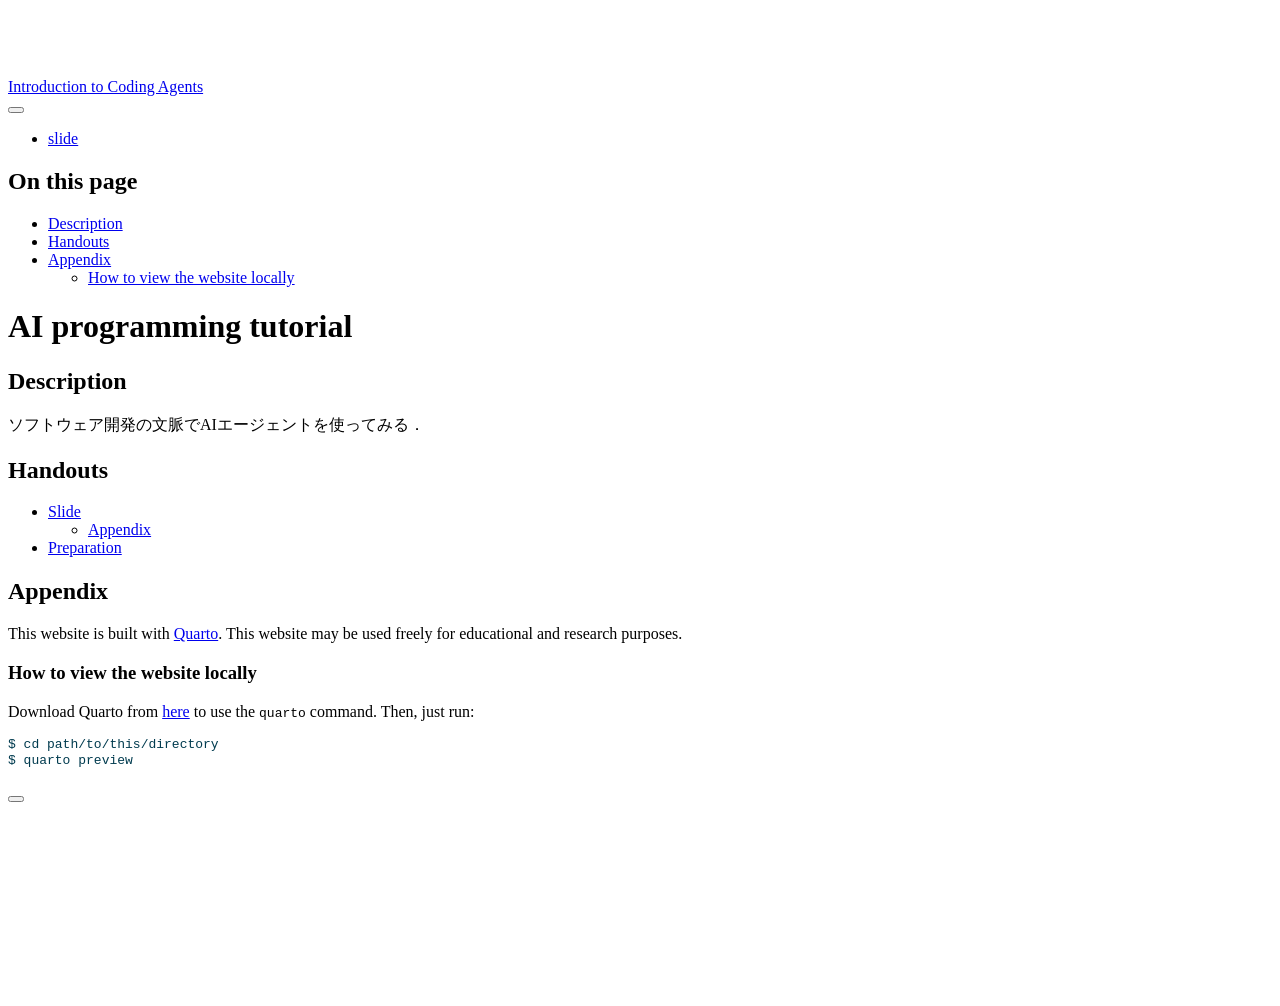
==== commit 2202fc4e: "Built site for gh-pages" ====
--- a/index.html
+++ b/index.html
@@ -7,7 +7,7 @@
 <meta name="viewport" content="width=device-width, initial-scale=1.0, user-scalable=yes">
 
 
-<title>Claude Code Getting started by SatoshiTerasaki – Introduction to Coding Agents</title>
+<title>AI programming tutorial – Introduction to Coding Agents</title>
 <style>
 /* Default styles provided by pandoc.
 ** See https://pandoc.org/MANUAL.html#variables-for-html for config info.
@@ -328,7 +328,7 @@
 
 <header id="title-block-header" class="quarto-title-block default">
 <div class="quarto-title">
-<h1 class="title">Claude Code Getting started by SatoshiTerasaki</h1>
+<h1 class="title">AI programming tutorial</h1>
 </div>
 
 
@@ -352,7 +352,10 @@
 <section id="handouts" class="level2">
 <h2 class="anchored" data-anchor-id="handouts">Handouts</h2>
 <ul>
-<li><a href="./slides/slide.html">Slide</a></li>
+<li><a href="./slides/slide.html">Slide</a>
+<ul>
+<li><a href="settings_json.qmd">Appendix</a></li>
+</ul></li>
 <li><a href="./handouts/preparation.html">Preparation</a></li>
 </ul>
 </section>
@@ -456,7 +459,7 @@
     }
       var localhostRegex = new RegExp(/^(?:http|https):\/\/localhost\:?[0-9]*\//);
       var mailtoRegex = new RegExp(/^mailto:/);
-        var filterRegex = new RegExp('/' + window.location.host + '/');
+        var filterRegex = new RegExp("https:\/\/MS10-DP-ISSP\.github\.io\/ai-programming-tutoirial\/");
       var isInternal = (href) => {
           return filterRegex.test(href) || localhostRegex.test(href) || mailtoRegex.test(href);
       }
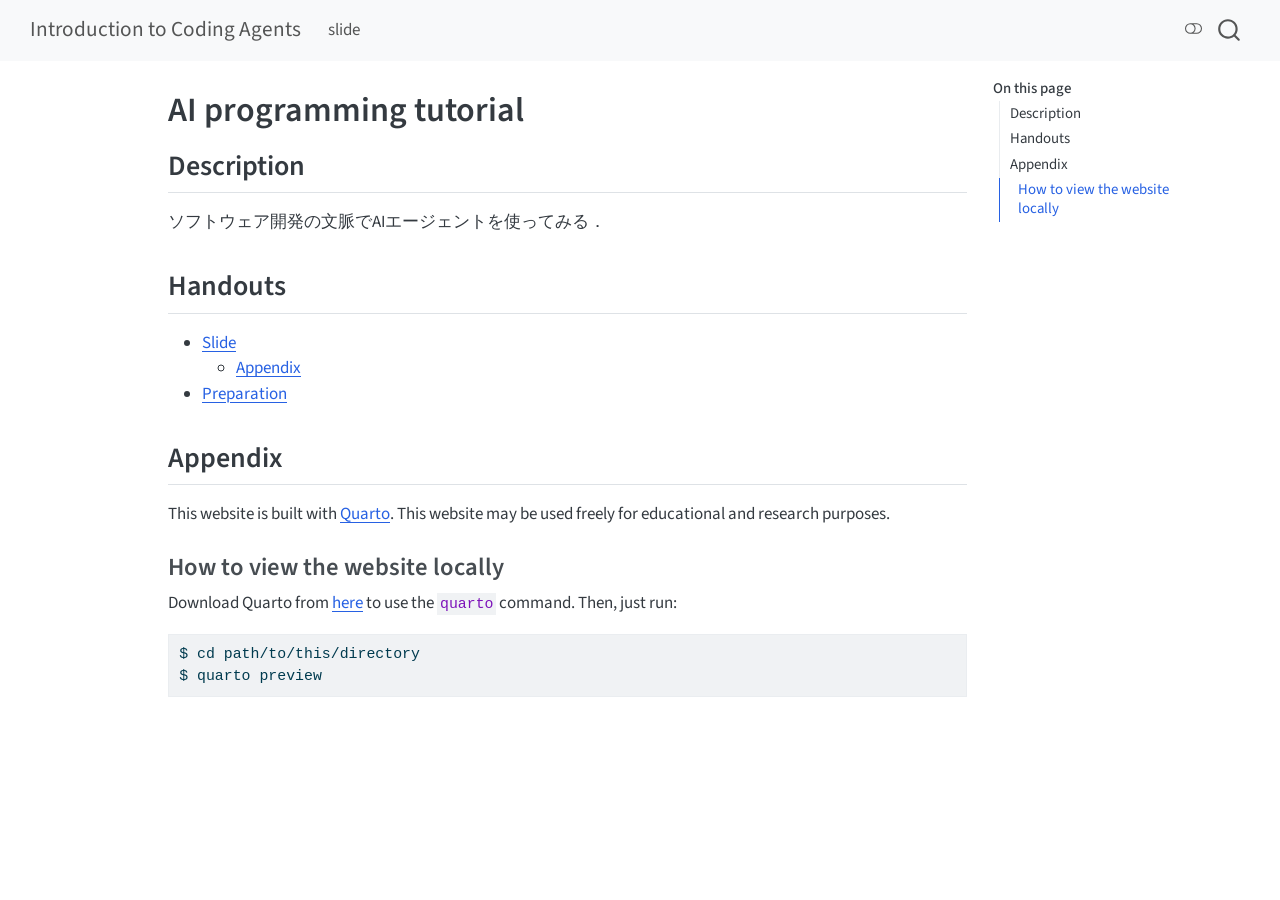
==== commit 56a85ae8: "Built site for gh-pages" ====
--- a/index.html
+++ b/index.html
@@ -2,16 +2,13 @@
 <html xmlns="http://www.w3.org/1999/xhtml" lang="en" xml:lang="en"><head>
 
 <meta charset="utf-8">
-<meta name="generator" content="quarto-1.9.38">
+<meta name="generator" content="quarto-1.8.26">
 
 <meta name="viewport" content="width=device-width, initial-scale=1.0, user-scalable=yes">
 
 
 <title>AI programming tutorial – Introduction to Coding Agents</title>
 <style>
-/* Default styles provided by pandoc.
-** See https://pandoc.org/MANUAL.html#variables-for-html for config info.
-*/
 code{white-space: pre-wrap;}
 span.smallcaps{font-variant: small-caps;}
 div.columns{display: flex; gap: min(4vw, 1.5em);}
@@ -70,18 +67,19 @@
 <meta name="quarto:offset" content="./">
 <script src="site_libs/quarto-html/quarto.js" type="module"></script>
 <script src="site_libs/quarto-html/tabsets/tabsets.js" type="module"></script>
+<script src="site_libs/quarto-html/axe/axe-check.js" type="module"></script>
 <script src="site_libs/quarto-html/popper.min.js"></script>
 <script src="site_libs/quarto-html/tippy.umd.min.js"></script>
 <script src="site_libs/quarto-html/anchor.min.js"></script>
 <link href="site_libs/quarto-html/tippy.css" rel="stylesheet">
-<link href="site_libs/quarto-html/quarto-syntax-highlighting-15634bcf2e68342d4ad2dfa704d543f6.css" rel="stylesheet" class="quarto-color-scheme" id="quarto-text-highlighting-styles">
-<link href="site_libs/quarto-html/quarto-syntax-highlighting-dark-0a6b7249c26820e032cb0bd839ff02b1.css" rel="stylesheet" class="quarto-color-scheme quarto-color-alternate" id="quarto-text-highlighting-styles">
-<link href="site_libs/quarto-html/quarto-syntax-highlighting-15634bcf2e68342d4ad2dfa704d543f6.css" rel="stylesheet" class="quarto-color-scheme-extra" id="quarto-text-highlighting-styles">
+<link href="site_libs/quarto-html/quarto-syntax-highlighting-587c61ba64f3a5504c4d52d930310e48.css" rel="stylesheet" class="quarto-color-scheme" id="quarto-text-highlighting-styles">
+<link href="site_libs/quarto-html/quarto-syntax-highlighting-dark-b758ccaa5987ceb1b75504551e579abf.css" rel="stylesheet" class="quarto-color-scheme quarto-color-alternate" id="quarto-text-highlighting-styles">
+<link href="site_libs/quarto-html/quarto-syntax-highlighting-587c61ba64f3a5504c4d52d930310e48.css" rel="stylesheet" class="quarto-color-scheme-extra" id="quarto-text-highlighting-styles">
 <script src="site_libs/bootstrap/bootstrap.min.js"></script>
 <link href="site_libs/bootstrap/bootstrap-icons.css" rel="stylesheet">
-<link href="site_libs/bootstrap/bootstrap-158031087360bce0ff56dc785ce39e06.min.css" rel="stylesheet" append-hash="true" class="quarto-color-scheme" id="quarto-bootstrap" data-mode="light">
-<link href="site_libs/bootstrap/bootstrap-dark-05ad5c04182ae40a1da91fd291b82df0.min.css" rel="stylesheet" append-hash="true" class="quarto-color-scheme quarto-color-alternate" id="quarto-bootstrap" data-mode="dark">
-<link href="site_libs/bootstrap/bootstrap-158031087360bce0ff56dc785ce39e06.min.css" rel="stylesheet" append-hash="true" class="quarto-color-scheme-extra" id="quarto-bootstrap" data-mode="light">
+<link href="site_libs/bootstrap/bootstrap-5b4ad623e5705c0698d39aec6f10cf02.min.css" rel="stylesheet" append-hash="true" class="quarto-color-scheme" id="quarto-bootstrap" data-mode="light">
+<link href="site_libs/bootstrap/bootstrap-dark-de0ed3b9a49d5daa615839eefb10c6a7.min.css" rel="stylesheet" append-hash="true" class="quarto-color-scheme quarto-color-alternate" id="quarto-bootstrap" data-mode="dark">
+<link href="site_libs/bootstrap/bootstrap-5b4ad623e5705c0698d39aec6f10cf02.min.css" rel="stylesheet" append-hash="true" class="quarto-color-scheme-extra" id="quarto-bootstrap" data-mode="light">
 <script id="quarto-search-options" type="application/json">{
   "location": "navbar",
   "copy-button": false,
--- a/site_libs/quarto-html/quarto-syntax-highlighting-587c61ba64f3a5504c4d52d930310e48.css
+++ b/site_libs/quarto-html/quarto-syntax-highlighting-587c61ba64f3a5504c4d52d930310e48.css
@@ -0,0 +1,236 @@
+/* quarto syntax highlight colors */
+:root {
+  --quarto-hl-ot-color: #003B4F;
+  --quarto-hl-at-color: #657422;
+  --quarto-hl-ss-color: #20794D;
+  --quarto-hl-an-color: #5E5E5E;
+  --quarto-hl-fu-color: #4758AB;
+  --quarto-hl-st-color: #20794D;
+  --quarto-hl-cf-color: #003B4F;
+  --quarto-hl-op-color: #5E5E5E;
+  --quarto-hl-er-color: #AD0000;
+  --quarto-hl-bn-color: #AD0000;
+  --quarto-hl-al-color: #AD0000;
+  --quarto-hl-va-color: #111111;
+  --quarto-hl-bu-color: inherit;
+  --quarto-hl-ex-color: inherit;
+  --quarto-hl-pp-color: #AD0000;
+  --quarto-hl-in-color: #5E5E5E;
+  --quarto-hl-vs-color: #20794D;
+  --quarto-hl-wa-color: #5E5E5E;
+  --quarto-hl-do-color: #5E5E5E;
+  --quarto-hl-im-color: #00769E;
+  --quarto-hl-ch-color: #20794D;
+  --quarto-hl-dt-color: #AD0000;
+  --quarto-hl-fl-color: #AD0000;
+  --quarto-hl-co-color: #5E5E5E;
+  --quarto-hl-cv-color: #5E5E5E;
+  --quarto-hl-cn-color: #8f5902;
+  --quarto-hl-sc-color: #5E5E5E;
+  --quarto-hl-dv-color: #AD0000;
+  --quarto-hl-kw-color: #003B4F;
+}
+
+/* other quarto variables */
+:root {
+  --quarto-font-monospace: SFMono-Regular, Menlo, Monaco, Consolas, "Liberation Mono", "Courier New", monospace;
+}
+
+/* syntax highlight based on Pandoc's rules */
+pre > code.sourceCode > span {
+  color: #003B4F;
+}
+
+code.sourceCode > span {
+  color: #003B4F;
+}
+
+div.sourceCode,
+div.sourceCode pre.sourceCode {
+  color: #003B4F;
+}
+
+/* Normal */
+code span {
+  color: #003B4F;
+}
+
+/* Alert */
+code span.al {
+  color: #AD0000;
+  font-style: inherit;
+}
+
+/* Annotation */
+code span.an {
+  color: #5E5E5E;
+  font-style: inherit;
+}
+
+/* Attribute */
+code span.at {
+  color: #657422;
+  font-style: inherit;
+}
+
+/* BaseN */
+code span.bn {
+  color: #AD0000;
+  font-style: inherit;
+}
+
+/* BuiltIn */
+code span.bu {
+  font-style: inherit;
+}
+
+/* ControlFlow */
+code span.cf {
+  color: #003B4F;
+  font-weight: bold;
+  font-style: inherit;
+}
+
+/* Char */
+code span.ch {
+  color: #20794D;
+  font-style: inherit;
+}
+
+/* Constant */
+code span.cn {
+  color: #8f5902;
+  font-style: inherit;
+}
+
+/* Comment */
+code span.co {
+  color: #5E5E5E;
+  font-style: inherit;
+}
+
+/* CommentVar */
+code span.cv {
+  color: #5E5E5E;
+  font-style: italic;
+}
+
+/* Documentation */
+code span.do {
+  color: #5E5E5E;
+  font-style: italic;
+}
+
+/* DataType */
+code span.dt {
+  color: #AD0000;
+  font-style: inherit;
+}
+
+/* DecVal */
+code span.dv {
+  color: #AD0000;
+  font-style: inherit;
+}
+
+/* Error */
+code span.er {
+  color: #AD0000;
+  font-style: inherit;
+}
+
+/* Extension */
+code span.ex {
+  font-style: inherit;
+}
+
+/* Float */
+code span.fl {
+  color: #AD0000;
+  font-style: inherit;
+}
+
+/* Function */
+code span.fu {
+  color: #4758AB;
+  font-style: inherit;
+}
+
+/* Import */
+code span.im {
+  color: #00769E;
+  font-style: inherit;
+}
+
+/* Information */
+code span.in {
+  color: #5E5E5E;
+  font-style: inherit;
+}
+
+/* Keyword */
+code span.kw {
+  color: #003B4F;
+  font-weight: bold;
+  font-style: inherit;
+}
+
+/* Operator */
+code span.op {
+  color: #5E5E5E;
+  font-style: inherit;
+}
+
+/* Other */
+code span.ot {
+  color: #003B4F;
+  font-style: inherit;
+}
+
+/* Preprocessor */
+code span.pp {
+  color: #AD0000;
+  font-style: inherit;
+}
+
+/* SpecialChar */
+code span.sc {
+  color: #5E5E5E;
+  font-style: inherit;
+}
+
+/* SpecialString */
+code span.ss {
+  color: #20794D;
+  font-style: inherit;
+}
+
+/* String */
+code span.st {
+  color: #20794D;
+  font-style: inherit;
+}
+
+/* Variable */
+code span.va {
+  color: #111111;
+  font-style: inherit;
+}
+
+/* VerbatimString */
+code span.vs {
+  color: #20794D;
+  font-style: inherit;
+}
+
+/* Warning */
+code span.wa {
+  color: #5E5E5E;
+  font-style: italic;
+}
+
+.prevent-inlining {
+  content: "</";
+}
+
+/*# sourceMappingURL=2dce1cc6c82594539e1579de68416b47.css.map */
--- a/site_libs/quarto-html/quarto-syntax-highlighting-dark-b758ccaa5987ceb1b75504551e579abf.css
+++ b/site_libs/quarto-html/quarto-syntax-highlighting-dark-b758ccaa5987ceb1b75504551e579abf.css
@@ -0,0 +1,219 @@
+/* quarto syntax highlight colors */
+:root {
+  --quarto-hl-al-color: #f07178;
+  --quarto-hl-an-color: #d4d0ab;
+  --quarto-hl-at-color: #00e0e0;
+  --quarto-hl-bn-color: #d4d0ab;
+  --quarto-hl-bu-color: #abe338;
+  --quarto-hl-ch-color: #abe338;
+  --quarto-hl-co-color: #f8f8f2;
+  --quarto-hl-cv-color: #ffd700;
+  --quarto-hl-cn-color: #ffd700;
+  --quarto-hl-cf-color: #ffa07a;
+  --quarto-hl-dt-color: #ffa07a;
+  --quarto-hl-dv-color: #d4d0ab;
+  --quarto-hl-do-color: #f8f8f2;
+  --quarto-hl-er-color: #f07178;
+  --quarto-hl-ex-color: #00e0e0;
+  --quarto-hl-fl-color: #d4d0ab;
+  --quarto-hl-fu-color: #ffa07a;
+  --quarto-hl-im-color: #abe338;
+  --quarto-hl-in-color: #d4d0ab;
+  --quarto-hl-kw-color: #ffa07a;
+  --quarto-hl-op-color: #ffa07a;
+  --quarto-hl-ot-color: #00e0e0;
+  --quarto-hl-pp-color: #dcc6e0;
+  --quarto-hl-re-color: #00e0e0;
+  --quarto-hl-sc-color: #abe338;
+  --quarto-hl-ss-color: #abe338;
+  --quarto-hl-st-color: #abe338;
+  --quarto-hl-va-color: #00e0e0;
+  --quarto-hl-vs-color: #abe338;
+  --quarto-hl-wa-color: #dcc6e0;
+}
+
+/* other quarto variables */
+:root {
+  --quarto-font-monospace: SFMono-Regular, Menlo, Monaco, Consolas, "Liberation Mono", "Courier New", monospace;
+}
+
+/* syntax highlight based on Pandoc's rules */
+pre > code.sourceCode > span {
+  color: #f8f8f2;
+}
+
+code.sourceCode > span {
+  color: #f8f8f2;
+}
+
+div.sourceCode,
+div.sourceCode pre.sourceCode {
+  color: #f8f8f2;
+}
+
+/* Normal */
+code span {
+  color: #f8f8f2;
+}
+
+/* Alert */
+code span.al {
+  color: #f07178;
+}
+
+/* Annotation */
+code span.an {
+  color: #d4d0ab;
+}
+
+/* Attribute */
+code span.at {
+  color: #00e0e0;
+}
+
+/* BaseN */
+code span.bn {
+  color: #d4d0ab;
+}
+
+/* BuiltIn */
+code span.bu {
+  color: #abe338;
+}
+
+/* ControlFlow */
+code span.cf {
+  font-weight: bold;
+  color: #ffa07a;
+}
+
+/* Char */
+code span.ch {
+  color: #abe338;
+}
+
+/* Constant */
+code span.cn {
+  color: #ffd700;
+}
+
+/* Comment */
+code span.co {
+  font-style: italic;
+  color: #f8f8f2;
+}
+
+/* CommentVar */
+code span.cv {
+  color: #ffd700;
+}
+
+/* Documentation */
+code span.do {
+  color: #f8f8f2;
+}
+
+/* DataType */
+code span.dt {
+  color: #ffa07a;
+}
+
+/* DecVal */
+code span.dv {
+  color: #d4d0ab;
+}
+
+/* Error */
+code span.er {
+  color: #f07178;
+  text-decoration: underline;
+}
+
+/* Extension */
+code span.ex {
+  font-weight: bold;
+  color: #00e0e0;
+}
+
+/* Float */
+code span.fl {
+  color: #d4d0ab;
+}
+
+/* Function */
+code span.fu {
+  color: #ffa07a;
+}
+
+/* Import */
+code span.im {
+  color: #abe338;
+}
+
+/* Information */
+code span.in {
+  color: #d4d0ab;
+}
+
+/* Keyword */
+code span.kw {
+  font-weight: bold;
+  color: #ffa07a;
+}
+
+/* Operator */
+code span.op {
+  color: #ffa07a;
+}
+
+/* Other */
+code span.ot {
+  color: #00e0e0;
+}
+
+/* Preprocessor */
+code span.pp {
+  color: #dcc6e0;
+}
+
+/* RegionMarker */
+code span.re {
+  background-color: #f8f8f2;
+  color: #00e0e0;
+}
+
+/* SpecialChar */
+code span.sc {
+  color: #abe338;
+}
+
+/* SpecialString */
+code span.ss {
+  color: #abe338;
+}
+
+/* String */
+code span.st {
+  color: #abe338;
+}
+
+/* Variable */
+code span.va {
+  color: #00e0e0;
+}
+
+/* VerbatimString */
+code span.vs {
+  color: #abe338;
+}
+
+/* Warning */
+code span.wa {
+  color: #dcc6e0;
+}
+
+.prevent-inlining {
+  content: "</";
+}
+
+/*# sourceMappingURL=6c091f0476edacc1e88d089996040f32.css.map */
--- a/site_libs/quarto-html/quarto-syntax-highlighting-587c61ba64f3a5504c4d52d930310e48.css
+++ b/site_libs/quarto-html/quarto-syntax-highlighting-587c61ba64f3a5504c4d52d930310e48.css
@@ -0,0 +1,236 @@
+/* quarto syntax highlight colors */
+:root {
+  --quarto-hl-ot-color: #003B4F;
+  --quarto-hl-at-color: #657422;
+  --quarto-hl-ss-color: #20794D;
+  --quarto-hl-an-color: #5E5E5E;
+  --quarto-hl-fu-color: #4758AB;
+  --quarto-hl-st-color: #20794D;
+  --quarto-hl-cf-color: #003B4F;
+  --quarto-hl-op-color: #5E5E5E;
+  --quarto-hl-er-color: #AD0000;
+  --quarto-hl-bn-color: #AD0000;
+  --quarto-hl-al-color: #AD0000;
+  --quarto-hl-va-color: #111111;
+  --quarto-hl-bu-color: inherit;
+  --quarto-hl-ex-color: inherit;
+  --quarto-hl-pp-color: #AD0000;
+  --quarto-hl-in-color: #5E5E5E;
+  --quarto-hl-vs-color: #20794D;
+  --quarto-hl-wa-color: #5E5E5E;
+  --quarto-hl-do-color: #5E5E5E;
+  --quarto-hl-im-color: #00769E;
+  --quarto-hl-ch-color: #20794D;
+  --quarto-hl-dt-color: #AD0000;
+  --quarto-hl-fl-color: #AD0000;
+  --quarto-hl-co-color: #5E5E5E;
+  --quarto-hl-cv-color: #5E5E5E;
+  --quarto-hl-cn-color: #8f5902;
+  --quarto-hl-sc-color: #5E5E5E;
+  --quarto-hl-dv-color: #AD0000;
+  --quarto-hl-kw-color: #003B4F;
+}
+
+/* other quarto variables */
+:root {
+  --quarto-font-monospace: SFMono-Regular, Menlo, Monaco, Consolas, "Liberation Mono", "Courier New", monospace;
+}
+
+/* syntax highlight based on Pandoc's rules */
+pre > code.sourceCode > span {
+  color: #003B4F;
+}
+
+code.sourceCode > span {
+  color: #003B4F;
+}
+
+div.sourceCode,
+div.sourceCode pre.sourceCode {
+  color: #003B4F;
+}
+
+/* Normal */
+code span {
+  color: #003B4F;
+}
+
+/* Alert */
+code span.al {
+  color: #AD0000;
+  font-style: inherit;
+}
+
+/* Annotation */
+code span.an {
+  color: #5E5E5E;
+  font-style: inherit;
+}
+
+/* Attribute */
+code span.at {
+  color: #657422;
+  font-style: inherit;
+}
+
+/* BaseN */
+code span.bn {
+  color: #AD0000;
+  font-style: inherit;
+}
+
+/* BuiltIn */
+code span.bu {
+  font-style: inherit;
+}
+
+/* ControlFlow */
+code span.cf {
+  color: #003B4F;
+  font-weight: bold;
+  font-style: inherit;
+}
+
+/* Char */
+code span.ch {
+  color: #20794D;
+  font-style: inherit;
+}
+
+/* Constant */
+code span.cn {
+  color: #8f5902;
+  font-style: inherit;
+}
+
+/* Comment */
+code span.co {
+  color: #5E5E5E;
+  font-style: inherit;
+}
+
+/* CommentVar */
+code span.cv {
+  color: #5E5E5E;
+  font-style: italic;
+}
+
+/* Documentation */
+code span.do {
+  color: #5E5E5E;
+  font-style: italic;
+}
+
+/* DataType */
+code span.dt {
+  color: #AD0000;
+  font-style: inherit;
+}
+
+/* DecVal */
+code span.dv {
+  color: #AD0000;
+  font-style: inherit;
+}
+
+/* Error */
+code span.er {
+  color: #AD0000;
+  font-style: inherit;
+}
+
+/* Extension */
+code span.ex {
+  font-style: inherit;
+}
+
+/* Float */
+code span.fl {
+  color: #AD0000;
+  font-style: inherit;
+}
+
+/* Function */
+code span.fu {
+  color: #4758AB;
+  font-style: inherit;
+}
+
+/* Import */
+code span.im {
+  color: #00769E;
+  font-style: inherit;
+}
+
+/* Information */
+code span.in {
+  color: #5E5E5E;
+  font-style: inherit;
+}
+
+/* Keyword */
+code span.kw {
+  color: #003B4F;
+  font-weight: bold;
+  font-style: inherit;
+}
+
+/* Operator */
+code span.op {
+  color: #5E5E5E;
+  font-style: inherit;
+}
+
+/* Other */
+code span.ot {
+  color: #003B4F;
+  font-style: inherit;
+}
+
+/* Preprocessor */
+code span.pp {
+  color: #AD0000;
+  font-style: inherit;
+}
+
+/* SpecialChar */
+code span.sc {
+  color: #5E5E5E;
+  font-style: inherit;
+}
+
+/* SpecialString */
+code span.ss {
+  color: #20794D;
+  font-style: inherit;
+}
+
+/* String */
+code span.st {
+  color: #20794D;
+  font-style: inherit;
+}
+
+/* Variable */
+code span.va {
+  color: #111111;
+  font-style: inherit;
+}
+
+/* VerbatimString */
+code span.vs {
+  color: #20794D;
+  font-style: inherit;
+}
+
+/* Warning */
+code span.wa {
+  color: #5E5E5E;
+  font-style: italic;
+}
+
+.prevent-inlining {
+  content: "</";
+}
+
+/*# sourceMappingURL=2dce1cc6c82594539e1579de68416b47.css.map */
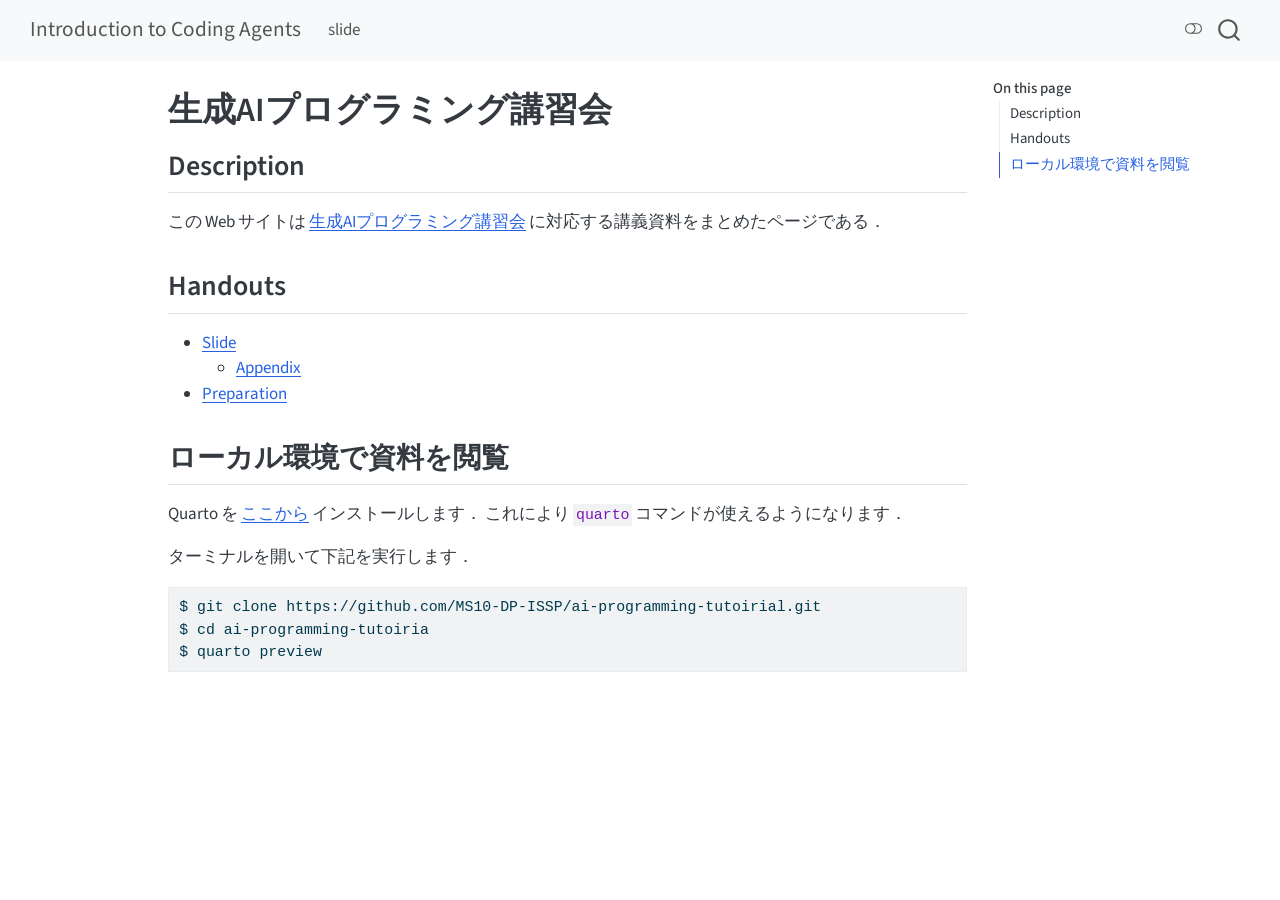
==== commit 749eeb6b: "Built site for gh-pages" ====
--- a/index.html
+++ b/index.html
@@ -7,7 +7,7 @@
 <meta name="viewport" content="width=device-width, initial-scale=1.0, user-scalable=yes">
 
 
-<title>AI programming tutorial – Introduction to Coding Agents</title>
+<title>生成AIプログラミング講習会 – Introduction to Coding Agents</title>
 <style>
 code{white-space: pre-wrap;}
 span.smallcaps{font-variant: small-caps;}
@@ -313,10 +313,7 @@
   <ul>
   <li><a href="#description" id="toc-description" class="nav-link active" data-scroll-target="#description">Description</a></li>
   <li><a href="#handouts" id="toc-handouts" class="nav-link" data-scroll-target="#handouts">Handouts</a></li>
-  <li><a href="#appendix" id="toc-appendix" class="nav-link" data-scroll-target="#appendix">Appendix</a>
-  <ul class="collapse">
-  <li><a href="#how-to-view-the-website-locally" id="toc-how-to-view-the-website-locally" class="nav-link" data-scroll-target="#how-to-view-the-website-locally">How to view the website locally</a></li>
-  </ul></li>
+  <li><a href="#ローカル環境で資料を閲覧" id="toc-ローカル環境で資料を閲覧" class="nav-link" data-scroll-target="#ローカル環境で資料を閲覧">ローカル環境で資料を閲覧</a></li>
   </ul>
 </nav>
     </div>
@@ -326,7 +323,7 @@
 
 <header id="title-block-header" class="quarto-title-block default">
 <div class="quarto-title">
-<h1 class="title">AI programming tutorial</h1>
+<h1 class="title">生成AIプログラミング講習会</h1>
 </div>
 
 
@@ -345,7 +342,7 @@
 
 <section id="description" class="level2">
 <h2 class="anchored" data-anchor-id="description">Description</h2>
-<p>ソフトウェア開発の文脈でAIエージェントを使ってみる．</p>
+<p>この Web サイトは <a href="https://indico.nifs.ac.jp/event/105/">生成AIプログラミング講習会</a> に対応する講義資料をまとめたページである．</p>
 </section>
 <section id="handouts" class="level2">
 <h2 class="anchored" data-anchor-id="handouts">Handouts</h2>
@@ -357,17 +354,15 @@
 <li><a href="./handouts/preparation.html">Preparation</a></li>
 </ul>
 </section>
-<section id="appendix" class="level2">
-<h2 class="anchored" data-anchor-id="appendix">Appendix</h2>
-<p>This website is built with <a href="https://quarto.org/">Quarto</a>. This website may be used freely for educational and research purposes.</p>
-<section id="how-to-view-the-website-locally" class="level3">
-<h3 class="anchored" data-anchor-id="how-to-view-the-website-locally">How to view the website locally</h3>
-<p>Download Quarto from <a href="https://quarto.org/docs/download/">here</a> to use the <code>quarto</code> command. Then, just run:</p>
-<div class="code-copy-outer-scaffold"><div class="sourceCode" id="cb1"><pre class="sourceCode sh code-with-copy"><code class="sourceCode bash"><span id="cb1-1"><a href="#cb1-1" aria-hidden="true" tabindex="-1"></a><span class="ex">$</span> cd path/to/this/directory</span>
-<span id="cb1-2"><a href="#cb1-2" aria-hidden="true" tabindex="-1"></a><span class="ex">$</span> quarto preview</span></code></pre></div><button title="Copy to Clipboard" class="code-copy-button"><i class="bi"></i></button></div>
-
-
-</section>
+<section id="ローカル環境で資料を閲覧" class="level2">
+<h2 class="anchored" data-anchor-id="ローカル環境で資料を閲覧">ローカル環境で資料を閲覧</h2>
+<p>Quarto を <a href="https://quarto.org/docs/download/">ここから</a> インストールします． これにより <code>quarto</code> コマンドが使えるようになります．</p>
+<p>ターミナルを開いて下記を実行します．</p>
+<div class="code-copy-outer-scaffold"><div class="sourceCode" id="cb1"><pre class="sourceCode sh code-with-copy"><code class="sourceCode bash"><span id="cb1-1"><a href="#cb1-1" aria-hidden="true" tabindex="-1"></a><span class="ex">$</span> git clone https://github.com/MS10-DP-ISSP/ai-programming-tutoirial.git</span>
+<span id="cb1-2"><a href="#cb1-2" aria-hidden="true" tabindex="-1"></a><span class="ex">$</span> cd ai-programming-tutoiria</span>
+<span id="cb1-3"><a href="#cb1-3" aria-hidden="true" tabindex="-1"></a><span class="ex">$</span> quarto preview</span></code></pre></div><button title="Copy to Clipboard" class="code-copy-button"><i class="bi"></i></button></div>
+
+
 </section>
 
 </main> <!-- /main -->
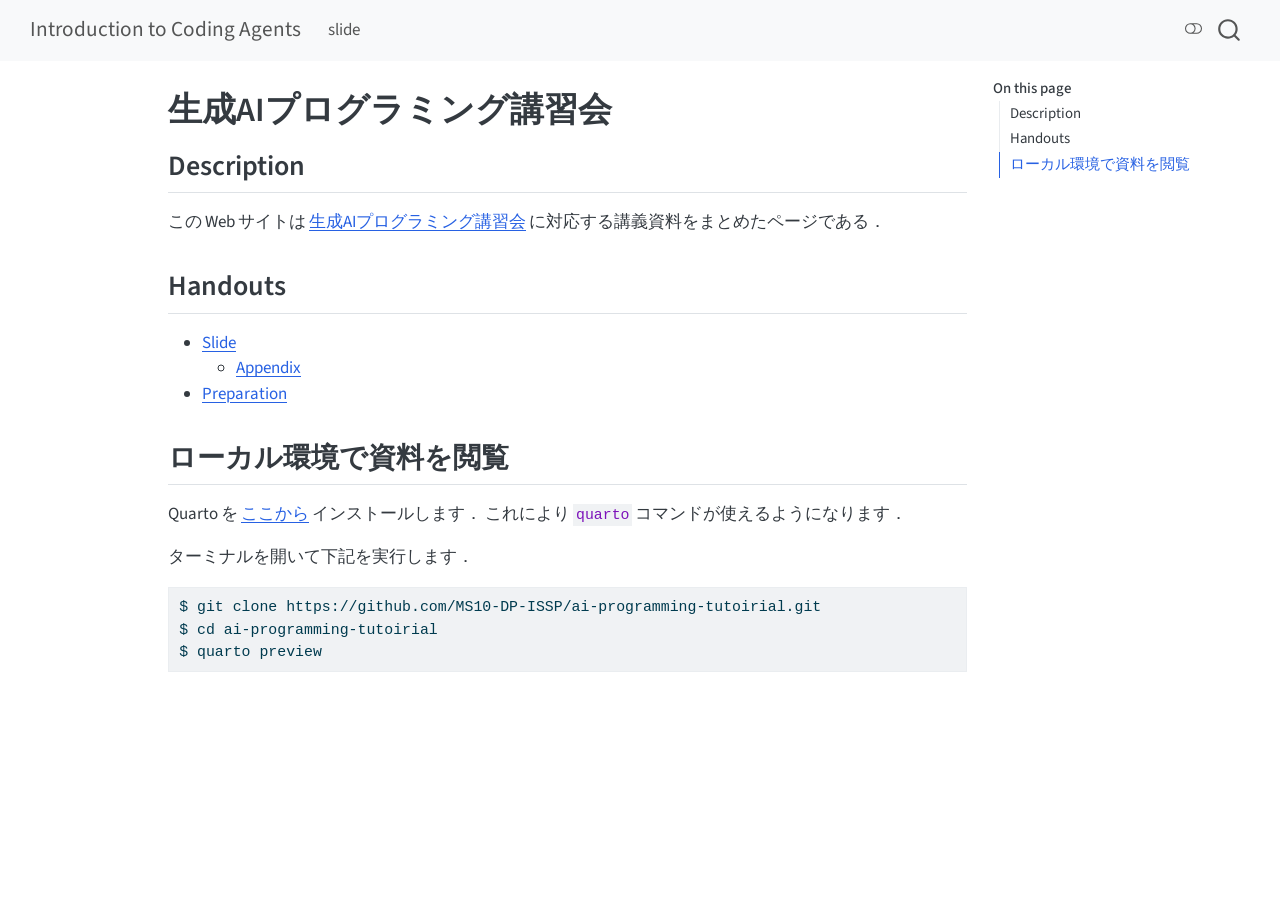
==== commit 0104f299: "Built site for gh-pages" ====
--- a/index.html
+++ b/index.html
@@ -349,7 +349,7 @@
 <ul>
 <li><a href="./slides/slide.html">Slide</a>
 <ul>
-<li><a href="settings_json.qmd">Appendix</a></li>
+<li><a href="./slides/settings_json.html">Appendix</a></li>
 </ul></li>
 <li><a href="./handouts/preparation.html">Preparation</a></li>
 </ul>
@@ -359,7 +359,7 @@
 <p>Quarto を <a href="https://quarto.org/docs/download/">ここから</a> インストールします． これにより <code>quarto</code> コマンドが使えるようになります．</p>
 <p>ターミナルを開いて下記を実行します．</p>
 <div class="code-copy-outer-scaffold"><div class="sourceCode" id="cb1"><pre class="sourceCode sh code-with-copy"><code class="sourceCode bash"><span id="cb1-1"><a href="#cb1-1" aria-hidden="true" tabindex="-1"></a><span class="ex">$</span> git clone https://github.com/MS10-DP-ISSP/ai-programming-tutoirial.git</span>
-<span id="cb1-2"><a href="#cb1-2" aria-hidden="true" tabindex="-1"></a><span class="ex">$</span> cd ai-programming-tutoiria</span>
+<span id="cb1-2"><a href="#cb1-2" aria-hidden="true" tabindex="-1"></a><span class="ex">$</span> cd ai-programming-tutoirial</span>
 <span id="cb1-3"><a href="#cb1-3" aria-hidden="true" tabindex="-1"></a><span class="ex">$</span> quarto preview</span></code></pre></div><button title="Copy to Clipboard" class="code-copy-button"><i class="bi"></i></button></div>
 
 
